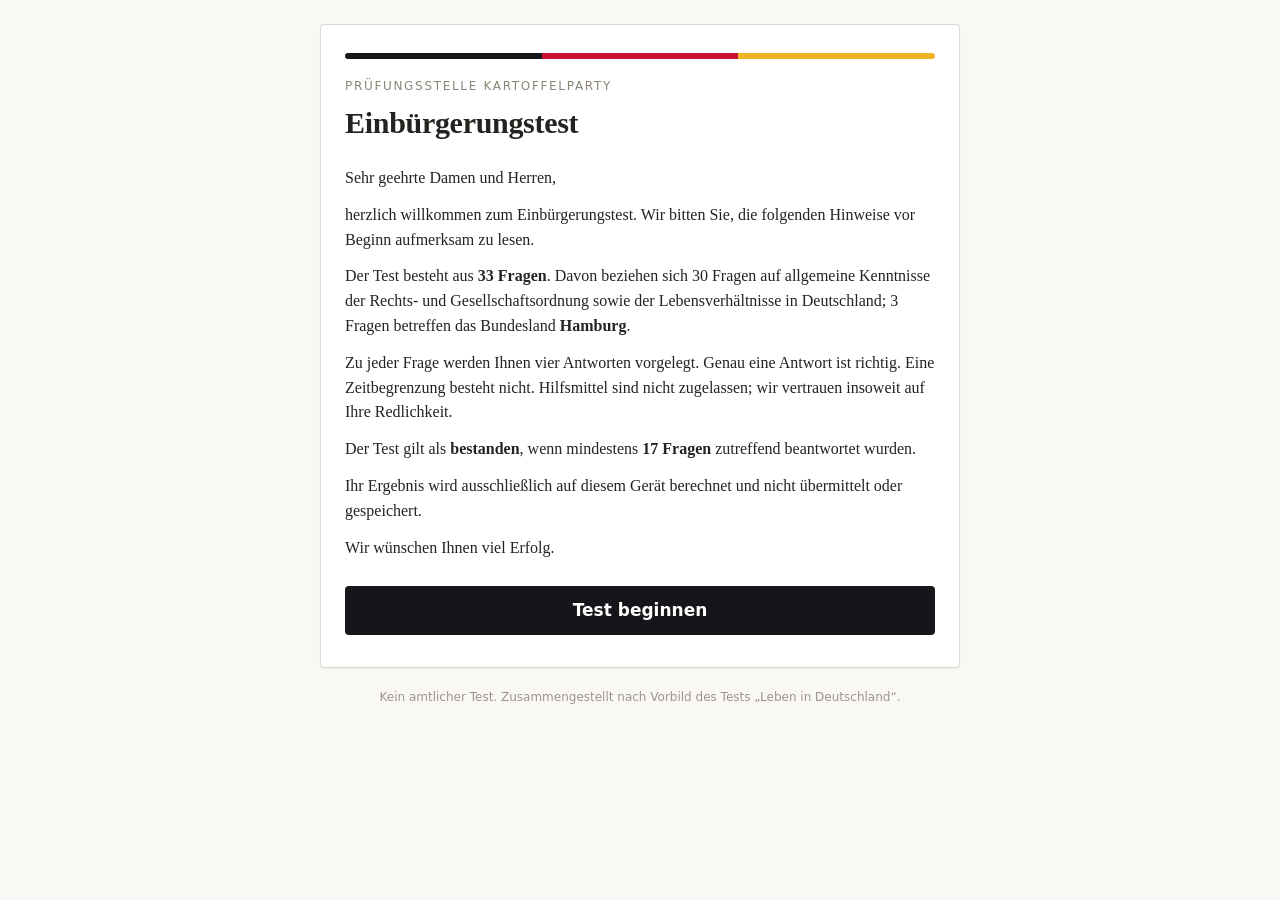
==== index.html @ 65228fb3 "feat: Einbürgerungstest als Web-App mit 33 Fragen 33 Fragen nach Vorbild des Tests Leben in Deutschl" ====
<!DOCTYPE html>
<html lang="de">
<head>
<meta charset="utf-8">
<meta name="viewport" content="width=device-width, initial-scale=1">
<title>Einbürgerungstest</title>
<meta name="description" content="Einbürgerungstest zum Selbermachen: 33 Fragen, bestanden ab 17 richtigen Antworten.">
<link rel="icon" href="data:image/svg+xml,<svg xmlns='http://www.w3.org/2000/svg' viewBox='0 0 32 32'><text y='26' font-size='26'>🥔</text></svg>">
<link rel="stylesheet" href="style.css">
</head>
<body>

<main id="app">

  <!-- Startbildschirm -->
  <section id="start" class="karte">
    <div class="flagge" aria-hidden="true"></div>
    <p class="amt">Prüfungsstelle Kartoffelparty</p>
    <h1>Einbürgerungstest</h1>

    <div class="förmlich">
      <p>Sehr geehrte Damen und Herren,</p>
      <p>herzlich willkommen zum Einbürgerungstest. Wir bitten Sie, die folgenden
      Hinweise vor Beginn aufmerksam zu lesen.</p>
      <p>Der Test besteht aus <strong>33 Fragen</strong>. Davon beziehen sich 30 Fragen
      auf allgemeine Kenntnisse der Rechts- und Gesellschaftsordnung sowie der
      Lebensverhältnisse in Deutschland; 3 Fragen betreffen das Bundesland
      <strong>Hamburg</strong>.</p>
      <p>Zu jeder Frage werden Ihnen vier Antworten vorgelegt. Genau eine Antwort
      ist richtig. Eine Zeitbegrenzung besteht nicht. Hilfsmittel sind nicht
      zugelassen; wir vertrauen insoweit auf Ihre Redlichkeit.</p>
      <p>Der Test gilt als <strong>bestanden</strong>, wenn mindestens
      <strong>17 Fragen</strong> zutreffend beantwortet wurden.</p>
      <p>Ihr Ergebnis wird ausschließlich auf diesem Gerät berechnet und nicht
      übermittelt oder gespeichert.</p>
      <p>Wir wünschen Ihnen viel Erfolg.</p>
    </div>

    <button id="starten" class="knopf-gross">Test beginnen</button>
  </section>

  <!-- Fragenbildschirm -->
  <section id="test" class="karte" hidden>
    <div class="kopf">
      <span id="zaehler" class="zaehler"></span>
      <span id="landmarke" class="landmarke" hidden>Landesteil Hamburg</span>
    </div>
    <div class="balken"><div id="balkenfüllung"></div></div>

    <h2 id="fragetext"></h2>
    <div id="optionen" class="optionen"></div>

    <button id="weiter" class="knopf-gross" disabled>Weiter</button>
  </section>

  <!-- Ergebnisbildschirm -->
  <section id="ergebnis" class="karte" hidden>
    <div class="flagge" aria-hidden="true"></div>
    <p class="amt">Prüfungsstelle Kartoffelparty</p>
    <h1>Ergebnis</h1>

    <div id="stempel" class="stempel"></div>
    <p id="punkte" class="punkte"></p>
    <p id="urteil" class="urteil"></p>

    <div id="schluss" class="förmlich"></div>

    <details class="auswertung">
      <summary>Alle 33 Fragen mit den richtigen Antworten anzeigen</summary>
      <ol id="auswertungsliste"></ol>
    </details>

    <button id="nochmal" class="knopf-gross knopf-leise">Test wiederholen</button>
  </section>

</main>

<footer>
  Kein amtlicher Test. Zusammengestellt nach Vorbild des Tests „Leben in Deutschland“.
</footer>

<script src="fragen.js"></script>
<script src="quiz.js"></script>
</body>
</html>
---- style.css ----
:root {
  --schwarz: #16161a;
  --rot: #c8102e;
  --gold: #f0b323;
  --papier: #faf8f4;
  --linie: #ddd8cf;
  --text: #23231f;
  --gruen: #1f7a45;
}

* { box-sizing: border-box; }

body {
  margin: 0;
  padding: 24px 16px 48px;
  background: var(--papier);
  color: var(--text);
  font-family: "Iowan Old Style", "Palatino Linotype", Palatino, Georgia, serif;
  line-height: 1.55;
  -webkit-text-size-adjust: 100%;
}

#app { max-width: 640px; margin: 0 auto; }

.karte {
  background: #fff;
  border: 1px solid var(--linie);
  border-radius: 4px;
  padding: 28px 24px 32px;
  box-shadow: 0 1px 2px rgba(0,0,0,.05);
}

.flagge {
  height: 6px;
  border-radius: 3px;
  margin-bottom: 18px;
  background: linear-gradient(to right,
    var(--schwarz) 0 33.33%, var(--rot) 33.33% 66.66%, var(--gold) 66.66% 100%);
}

.amt {
  margin: 0 0 4px;
  font-size: 12px;
  letter-spacing: .14em;
  text-transform: uppercase;
  color: #8a8578;
  font-family: system-ui, sans-serif;
}

h1 { margin: 0 0 20px; font-size: 30px; letter-spacing: -.01em; }
h2 { margin: 6px 0 20px; font-size: 22px; line-height: 1.35; }

.förmlich p { margin: 0 0 12px; font-size: 16px; }
.förmlich p:last-child { margin-bottom: 0; }

.knopf-gross {
  display: block;
  width: 100%;
  margin-top: 26px;
  padding: 16px;
  font: 600 17px/1 system-ui, sans-serif;
  color: #fff;
  background: var(--schwarz);
  border: 0;
  border-radius: 4px;
  cursor: pointer;
}
.knopf-gross:disabled { background: #bfbab0; cursor: not-allowed; }
.knopf-gross:not(:disabled):hover { background: #000; }
.knopf-leise { background: #fff; color: var(--text); border: 1px solid var(--linie); }
.knopf-leise:hover { background: var(--papier); }

.kopf {
  display: flex; justify-content: space-between; align-items: center; gap: 12px;
  font-family: system-ui, sans-serif; font-size: 13px; color: #8a8578;
}
.zaehler { letter-spacing: .04em; }
.landmarke {
  background: var(--gold); color: var(--schwarz);
  padding: 3px 9px; border-radius: 999px; font-weight: 600; font-size: 12px;
}

.balken { height: 4px; background: var(--linie); border-radius: 2px; margin: 10px 0 22px; }
#balkenfüllung { height: 100%; width: 0; background: var(--rot); border-radius: 2px; transition: width .25s; }

.optionen { display: grid; gap: 10px; }

.option {
  display: flex; align-items: flex-start; gap: 12px;
  width: 100%; text-align: left;
  padding: 14px 16px;
  font: 16px/1.4 system-ui, sans-serif;
  color: var(--text);
  background: #fff;
  border: 1px solid var(--linie);
  border-radius: 4px;
  cursor: pointer;
}
.option:hover { border-color: #b3ada2; background: #fdfcfa; }
.option .marke {
  flex: none; width: 24px; height: 24px; border-radius: 50%;
  border: 1px solid var(--linie); display: grid; place-items: center;
  font-size: 13px; font-weight: 600; color: #8a8578;
}
.option[aria-pressed="true"] { border-color: var(--schwarz); background: #f6f4ef; }
.option[aria-pressed="true"] .marke { background: var(--schwarz); color: #fff; border-color: var(--schwarz); }

.stempel {
  display: inline-block;
  margin: 4px 0 16px;
  padding: 10px 20px;
  border: 3px solid;
  border-radius: 4px;
  transform: rotate(-3deg);
  font: 700 22px/1 system-ui, sans-serif;
  letter-spacing: .08em;
  text-transform: uppercase;
}
.stempel.bestanden { color: var(--gruen); border-color: var(--gruen); }
.stempel.nicht { color: var(--rot); border-color: var(--rot); }

.punkte { margin: 0 0 6px; font-size: 34px; font-weight: 700; }
.urteil { margin: 0 0 22px; font-size: 17px; color: #6c675c; font-family: system-ui, sans-serif; }

.auswertung { margin-top: 26px; border-top: 1px solid var(--linie); padding-top: 16px; }
.auswertung summary { cursor: pointer; font: 600 15px system-ui, sans-serif; }
.auswertung ol { padding-left: 20px; font-size: 15px; }
.auswertung li { margin: 14px 0; }
.auswertung .deine { display: block; font-size: 14px; font-family: system-ui, sans-serif; }
.auswertung .richtig-war { display: block; font-size: 14px; font-family: system-ui, sans-serif; color: var(--gruen); }
.auswertung .falsch { color: var(--rot); }

footer {
  max-width: 640px;
  margin: 20px auto 0;
  font: 12px/1.5 system-ui, sans-serif;
  color: #9b9589;
  text-align: center;
}

@media (max-width: 480px) {
  body { padding: 12px 10px 32px; }
  .karte { padding: 22px 16px 26px; }
  h1 { font-size: 26px; }
  h2 { font-size: 20px; }
}
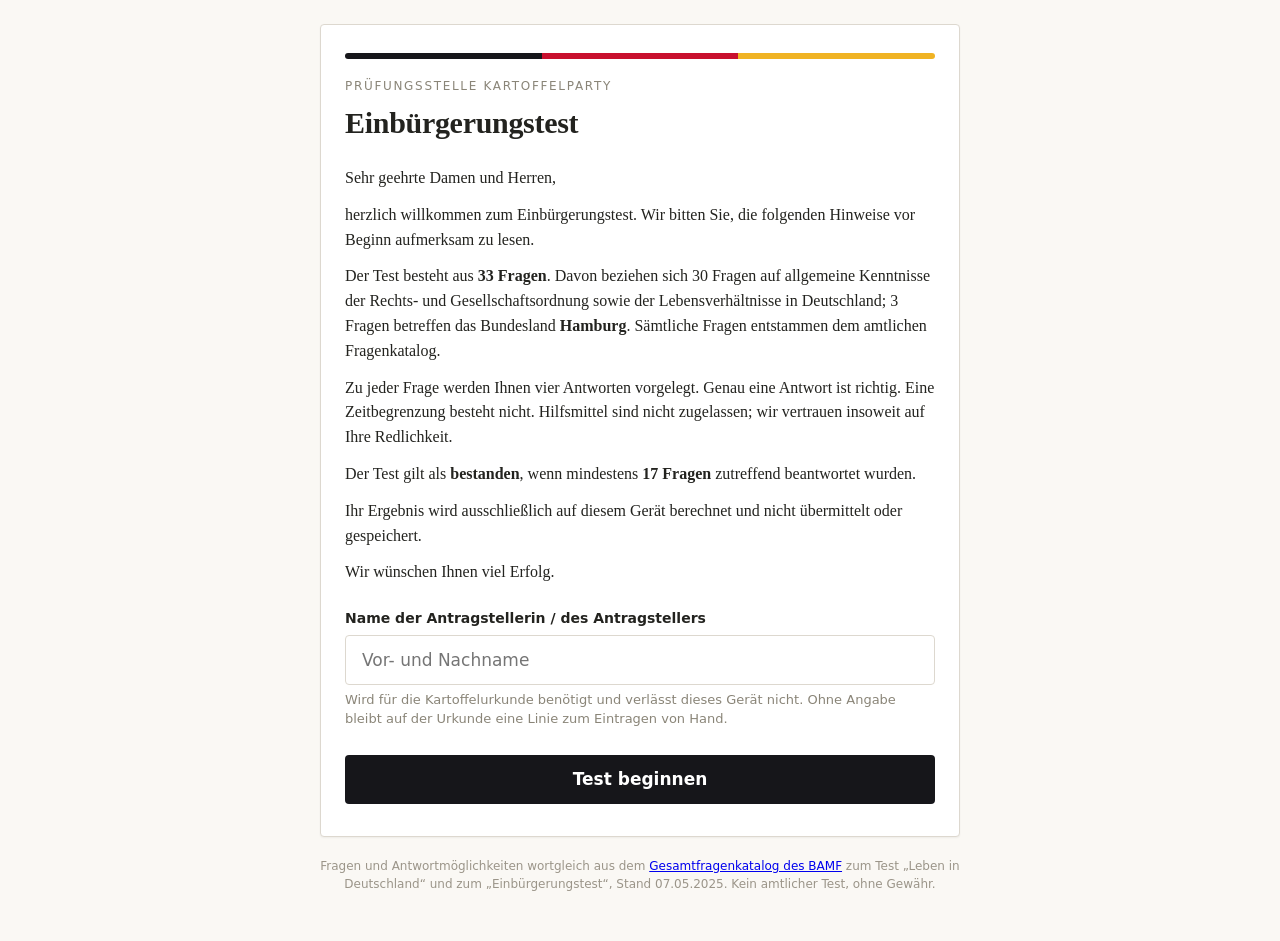
==== commit adcccc54: "feat: echte BAMF-Fragen und Kartoffelurkunde Alle 33 Fragen stammen jetzt wortgleich aus dem offizie" ====
--- a/index.html
+++ b/index.html
@@ -6,7 +6,7 @@
 <title>Einbürgerungstest</title>
 <meta name="description" content="Einbürgerungstest zum Selbermachen: 33 Fragen, bestanden ab 17 richtigen Antworten.">
 <link rel="icon" href="data:image/svg+xml,<svg xmlns='http://www.w3.org/2000/svg' viewBox='0 0 32 32'><text y='26' font-size='26'>🥔</text></svg>">
-<link rel="stylesheet" href="style.css">
+<link rel="stylesheet" href="style.css?v=4">
 </head>
 <body>
 
@@ -25,7 +25,8 @@
       <p>Der Test besteht aus <strong>33 Fragen</strong>. Davon beziehen sich 30 Fragen
       auf allgemeine Kenntnisse der Rechts- und Gesellschaftsordnung sowie der
       Lebensverhältnisse in Deutschland; 3 Fragen betreffen das Bundesland
-      <strong>Hamburg</strong>.</p>
+      <strong>Hamburg</strong>. Sämtliche Fragen entstammen dem amtlichen
+      Fragenkatalog.</p>
       <p>Zu jeder Frage werden Ihnen vier Antworten vorgelegt. Genau eine Antwort
       ist richtig. Eine Zeitbegrenzung besteht nicht. Hilfsmittel sind nicht
       zugelassen; wir vertrauen insoweit auf Ihre Redlichkeit.</p>
@@ -35,6 +36,14 @@
       übermittelt oder gespeichert.</p>
       <p>Wir wünschen Ihnen viel Erfolg.</p>
     </div>
+
+    <label class="feld">
+      <span class="feld-titel">Name der Antragstellerin / des Antragstellers</span>
+      <input id="name" type="text" maxlength="40" autocomplete="name"
+             placeholder="Vor- und Nachname" enterkeyhint="go">
+      <span class="feld-hinweis">Wird für die Kartoffelurkunde benötigt und verlässt dieses Gerät nicht.
+      Ohne Angabe bleibt auf der Urkunde eine Linie zum Eintragen von Hand.</span>
+    </label>
 
     <button id="starten" class="knopf-gross">Test beginnen</button>
   </section>
@@ -65,6 +74,8 @@
 
     <div id="schluss" class="förmlich"></div>
 
+    <button id="urkunde-zeigen" class="knopf-gross">🥔 Kartoffelurkunde ausstellen</button>
+
     <details class="auswertung">
       <summary>Alle 33 Fragen mit den richtigen Antworten anzeigen</summary>
       <ol id="auswertungsliste"></ol>
@@ -73,13 +84,50 @@
     <button id="nochmal" class="knopf-gross knopf-leise">Test wiederholen</button>
   </section>
 
+  <!-- Urkunde -->
+  <section id="urkunde-seite" hidden>
+    <article id="urkunde" class="urkunde">
+      <div class="u-rahmen">
+        <p class="u-behoerde">Freie und Hansestadt Hamburg<br>Prüfungsstelle Kartoffelparty</p>
+        <h1 class="u-titel">Kartoffelurkunde</h1>
+        <p class="u-unter">Amtliche Bestätigung über die Teilnahme am Einbürgerungstest</p>
+
+        <p class="u-satz">Hiermit wird bescheinigt, dass</p>
+        <p id="u-name" class="u-name"></p>
+        <p id="u-fliesstext" class="u-satz u-fliess"></p>
+
+        <p id="u-urteil" class="u-urteil"></p>
+        <p id="u-nachsatz" class="u-satz u-fliess"></p>
+
+        <div class="u-fuss">
+          <div>
+            <p id="u-ort" class="u-klein"></p>
+            <p id="u-akte" class="u-klein"></p>
+          </div>
+          <div class="u-siegel" aria-hidden="true">
+            <span>🥔</span>
+            <small>Prüfungsstelle<br>Kartoffelparty</small>
+          </div>
+        </div>
+      </div>
+    </article>
+
+    <div class="u-knoepfe">
+      <button id="urkunde-drucken" class="knopf-gross">Urkunde drucken oder als PDF sichern</button>
+      <button id="urkunde-zurueck" class="knopf-gross knopf-leise">Zurück zum Ergebnis</button>
+    </div>
+  </section>
+
 </main>
 
 <footer>
-  Kein amtlicher Test. Zusammengestellt nach Vorbild des Tests „Leben in Deutschland“.
+  Fragen und Antwortmöglichkeiten wortgleich aus dem
+  <a href="https://www.bamf.de/SharedDocs/Anlagen/DE/Integration/Einbuergerung/gesamtfragenkatalog-lebenindeutschland.pdf">Gesamtfragenkatalog des BAMF</a>
+  zum Test „Leben in Deutschland“ und zum „Einbürgerungstest“, Stand 07.05.2025.
+  Kein amtlicher Test, ohne Gewähr.
 </footer>
 
-<script src="fragen.js"></script>
-<script src="quiz.js"></script>
+<script src="fragen.js?v=4"></script>
+<script src="quiz.js?v=4"></script>
 </body>
 </html>
--- a/style.css
+++ b/style.css
@@ -130,6 +130,73 @@
 .auswertung .richtig-war { display: block; font-size: 14px; font-family: system-ui, sans-serif; color: var(--gruen); }
 .auswertung .falsch { color: var(--rot); }
 
+/* Namensfeld */
+.feld { display: block; margin-top: 24px; }
+.feld-titel { display: block; font: 600 14px/1.4 system-ui, sans-serif; margin-bottom: 6px; }
+.feld input {
+  width: 100%; padding: 14px 16px;
+  font: 17px system-ui, sans-serif; color: var(--text);
+  background: #fff; border: 1px solid var(--linie); border-radius: 4px;
+}
+.feld input:focus { outline: 2px solid var(--schwarz); outline-offset: -2px; }
+.feld-hinweis { display: block; margin-top: 6px; font: 13px/1.45 system-ui, sans-serif; color: #8a8578; }
+
+/* Urkunde */
+.urkunde {
+  background: #fffdf6;
+  border: 1px solid var(--linie);
+  padding: 10px;
+  box-shadow: 0 1px 3px rgba(0,0,0,.08);
+}
+.u-rahmen {
+  border: 3px double var(--gold);
+  padding: 30px 26px 24px;
+  text-align: center;
+}
+.u-behoerde { margin: 0 0 18px; font: 600 12px/1.5 system-ui, sans-serif;
+  letter-spacing: .12em; text-transform: uppercase; color: #8a7a4a; }
+.u-titel { margin: 0; font-size: 38px; letter-spacing: .02em; }
+.u-unter { margin: 4px 0 26px; font: italic 15px/1.4 Georgia, serif; color: #6c675c; }
+.u-satz { margin: 0 0 8px; font-size: 16px; }
+.u-fliess { margin: 0 auto 18px; max-width: 44ch; line-height: 1.6; }
+.u-name {
+  margin: 10px 0 22px; padding-bottom: 8px;
+  font-size: 27px; font-weight: 700;
+  border-bottom: 1px solid var(--linie);
+  display: inline-block; min-width: 60%;
+}
+.u-name.leer { color: #bfbab0; letter-spacing: .1em; }
+.u-urteil {
+  display: inline-block; margin: 4px 0 18px; padding: 9px 26px;
+  border: 3px solid; border-radius: 4px; transform: rotate(-2deg);
+  font: 700 20px/1 system-ui, sans-serif; letter-spacing: .1em; text-transform: uppercase;
+}
+.u-urteil.bestanden { color: var(--gruen); border-color: var(--gruen); }
+.u-urteil.nicht { color: var(--rot); border-color: var(--rot); }
+.u-fuss {
+  display: flex; justify-content: space-between; align-items: flex-end;
+  margin-top: 26px; padding-top: 16px; border-top: 1px solid var(--linie);
+  text-align: left; gap: 16px;
+}
+.u-klein { margin: 0 0 3px; font: 12px/1.5 system-ui, sans-serif; color: #6c675c; }
+.u-siegel {
+  flex: none; width: 92px; height: 92px; border-radius: 50%;
+  border: 2px dashed var(--rot); color: var(--rot);
+  display: grid; place-content: center; text-align: center;
+  transform: rotate(-8deg);
+}
+.u-siegel span { font-size: 26px; line-height: 1; }
+.u-siegel small { display: block; margin-top: 3px; font: 700 7.5px/1.25 system-ui, sans-serif;
+  letter-spacing: .06em; text-transform: uppercase; }
+.u-knoepfe { margin-top: 8px; }
+
+@media print {
+  body { background: #fff; padding: 0; }
+  footer, .u-knoepfe { display: none !important; }
+  .urkunde { border: 0; box-shadow: none; }
+  #urkunde-seite { page-break-inside: avoid; }
+}
+
 footer {
   max-width: 640px;
   margin: 20px auto 0;
